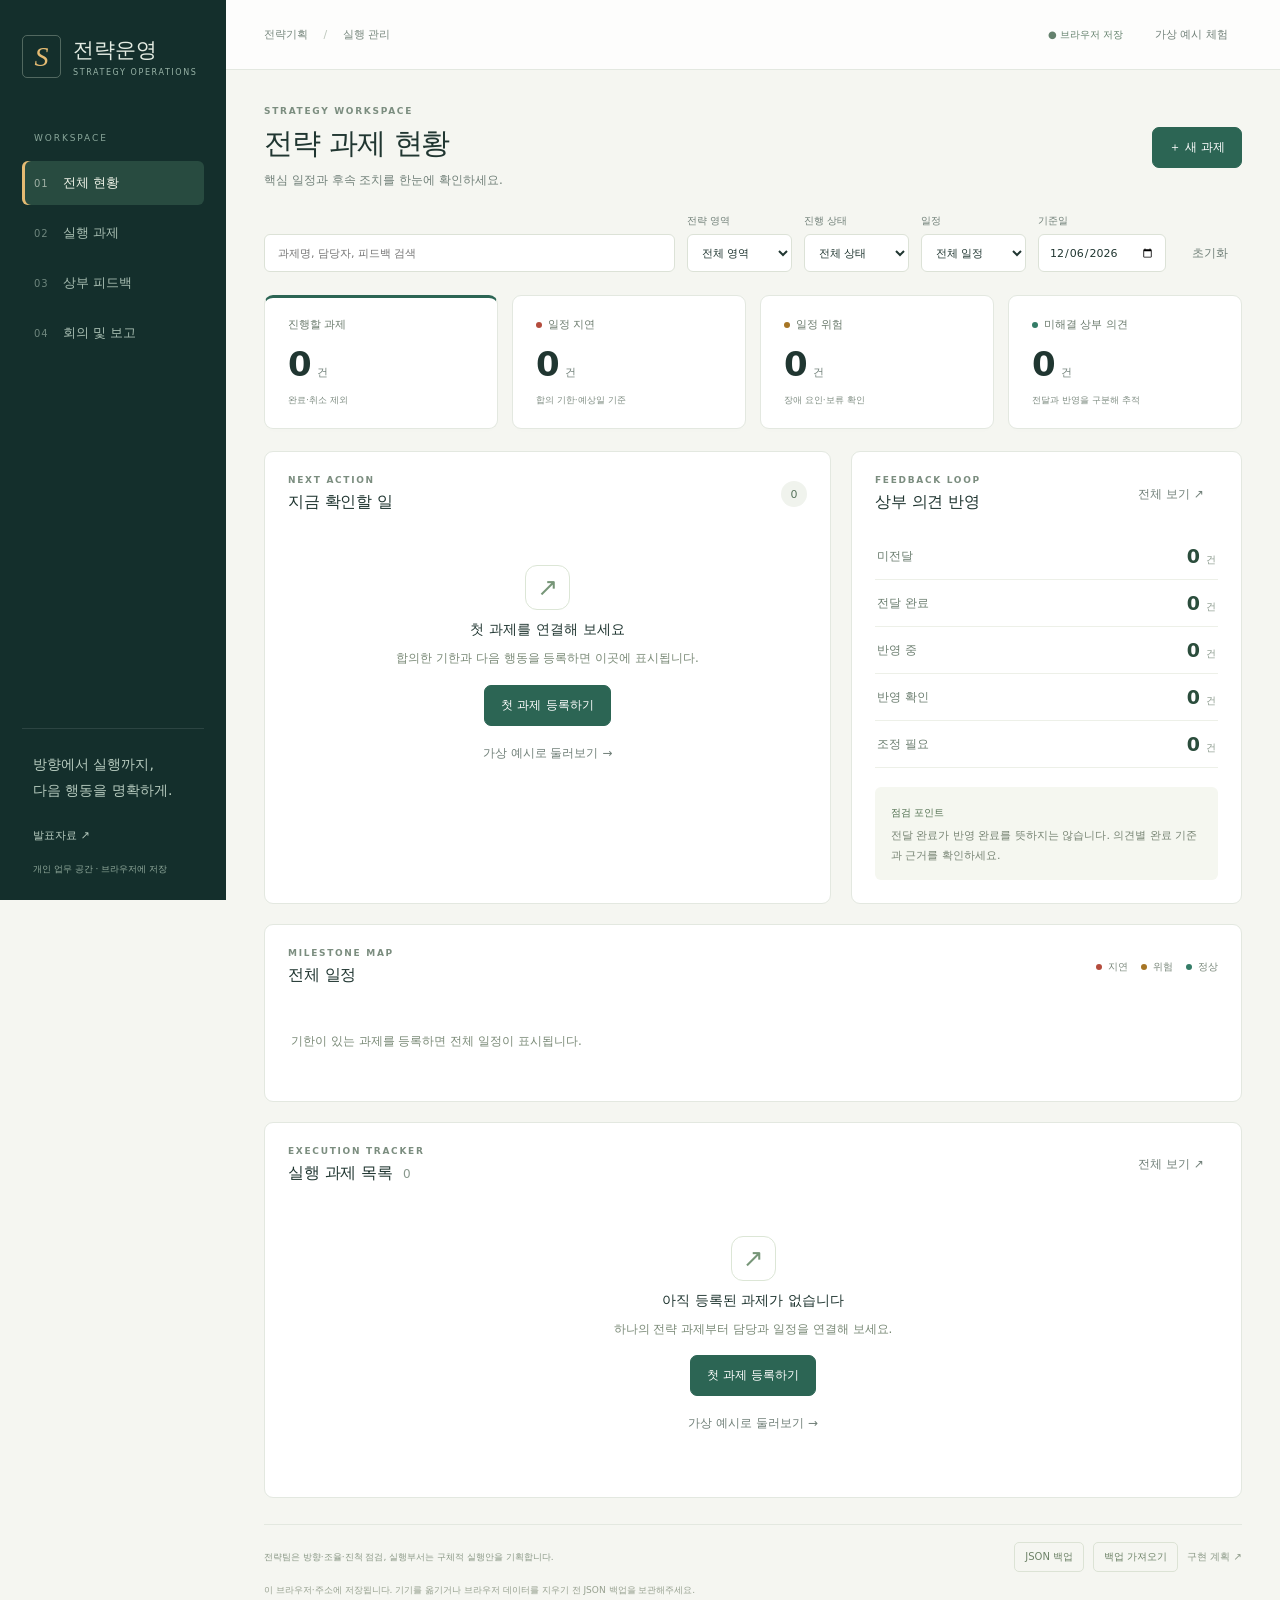
==== strategy-dashboard/index.html @ c703118f "전략팀 업무 대시보드와 발표자료를 Pages 진입 화면과 함께 추가" ====
<!doctype html>
<html lang="ko">
<head><meta charset="utf-8"><meta name="viewport" content="width=device-width,initial-scale=1"><meta name="color-scheme" content="light"><title>전략운영 · 전략팀 업무 대시보드</title><link rel="stylesheet" href="styles.css"><script defer src="core.js"></script><script defer src="app.js"></script></head>
<body>
<a class="skip" href="#content">본문으로 건너뛰기</a>
<aside class="sidebar"><a class="brand" href="index.html"><span class="brand-icon">S</span><span>전략운영<small>STRATEGY OPERATIONS</small></span></a><div class="nav-label">WORKSPACE</div><nav aria-label="주요 메뉴"><button data-page="overview" class="active"><span>01</span>전체 현황</button><button data-page="tasks"><span>02</span>실행 과제</button><button data-page="feedback"><span>03</span>상부 피드백</button><button data-page="reports"><span>04</span>회의 및 보고</button></nav><div class="side-bottom"><p>방향에서 실행까지,<br>다음 행동을 명확하게.</p><a href="../presentation.html">발표자료 ↗</a><small>개인 업무 공간 · 브라우저에 저장</small></div></aside>
<div class="workspace"><header class="topbar"><span>전략기획 <b>/</b> 실행 관리</span><div class="top-tools"><span id="save-state" role="status">● 저장 준비 중</span><button id="demo-toggle" class="quiet">가상 예시 체험</button></div></header>
<main id="content" tabindex="-1"><section class="page-heading"><div><div class="eyebrow">STRATEGY WORKSPACE</div><h1 id="page-title">전략 과제 현황</h1><p id="page-description">핵심 일정과 후속 조치를 한눈에 확인하세요.</p></div><button id="add-primary" class="primary">＋ 새 과제</button></section>
<div id="demo-banner" class="demo-banner" hidden><strong>가상 예시 모드</strong><span>담당·일정·현황은 모두 시연용입니다. 실제 업무 데이터와 분리되어 있습니다.</span><button id="exit-demo">내 업무로 돌아가기 →</button></div>
<div id="notice" class="notice" role="status" hidden></div>
<section class="toolbar" aria-label="현황 조회 조건"><label class="search"><span class="sr-only">과제 검색</span><input id="search" type="search" placeholder="과제명, 담당자, 피드백 검색"></label><label><span>전략 영역</span><select id="project-filter"><option value="">전체 영역</option></select></label><label><span>진행 상태</span><select id="status-filter"><option value="">전체 상태</option></select></label><label><span>일정</span><select id="risk-filter"><option value="">전체 일정</option><option value="late">지연</option><option value="risk">위험</option><option value="unknown">판단 불가</option><option value="normal">일정 정상</option><option value="done">완료</option></select></label><label><span>기준일</span><input id="asof" type="date" required></label><button id="clear-filters" class="quiet">초기화</button></section>
<div id="view"></div>
<footer class="footer"><span>전략팀은 방향·조율·진척 점검, 실행부서는 구체적 실행안을 기획합니다.</span><div><button id="export-data">JSON 백업</button><label class="file-button">백업 가져오기<input id="import-data" type="file" accept=".json,application/json"></label><a href="PLAN.md" target="_blank" rel="noopener">구현 계획 ↗</a></div></footer>
<p class="storage-note">이 브라우저·주소에 저장됩니다. 기기를 옮기거나 브라우저 데이터를 지우기 전 JSON 백업을 보관해주세요.</p>
</main></div>
<dialog id="editor"><form id="edit-form"><div class="dialog-head"><div><span class="eyebrow" id="editor-kind"></span><h2 id="editor-title"></h2></div><button type="button" class="icon-button" data-close aria-label="편집 닫기">×</button></div><div id="editor-fields" class="form-grid"></div><p id="form-error" role="alert" class="form-error"></p><div class="dialog-foot"><button type="button" data-close>취소</button><button type="submit" class="primary">저장하기</button></div></form></dialog>
<dialog id="confirm-dialog"><form method="dialog"><div class="dialog-head"><h2 id="confirm-title">백업 가져오기</h2></div><p id="confirm-text"></p><div class="dialog-foot"><button value="cancel">취소</button><button value="ok" class="primary">가져오기</button></div></form></dialog>
<noscript><p>대시보드를 사용하려면 브라우저의 JavaScript를 켜주세요.</p></noscript>
</body></html>
---- strategy-dashboard/styles.css ----
:root{--nav:#142f2c;--green:#2c6554;--gold:#e5bb73;--ink:#203631;--muted:#718079;--line:#e3e8e0;--paper:#f5f6f1;--red:#b44c3d;--amber:#a67525;--teal:#347c67;font-family:"Malgun Gothic","맑은 고딕",system-ui,sans-serif;color:var(--ink);background:var(--paper);font-synthesis:none}*{box-sizing:border-box}body{margin:0}button,input,textarea,select{font:inherit;color:inherit}button,a,input,select,textarea{outline-offset:4px}button{cursor:pointer;border:1px solid var(--line);background:white;border-radius:7px;padding:9px 13px;font-size:12px;min-height:36px}button:hover{border-color:#799487;background:#f1f5ef}:focus-visible{outline:3px solid #b98a3f}a{color:inherit}button.primary{background:var(--green);color:white;border-color:var(--green);padding:11px 16px;font-weight:700}button.primary:hover{background:#1e4b3e}button.quiet{border-color:transparent;background:transparent;color:var(--muted)}button.quiet:hover{background:#f0f3ed;color:var(--ink)}[hidden]{display:none!important}.sr-only{position:absolute;width:1px;height:1px;margin:-1px;overflow:hidden;clip:rect(0,0,0,0);white-space:nowrap}.skip{position:fixed;top:-70px;left:20px;z-index:20;background:white;padding:12px}.skip:focus{top:10px}.sidebar{position:fixed;left:0;top:0;bottom:0;width:226px;background:var(--nav);color:#e4ece3;display:flex;flex-direction:column;padding:35px 22px 24px}.brand{display:flex;gap:12px;align-items:center;text-decoration:none;font-size:21px;font-weight:700}.brand-icon{display:grid;place-items:center;width:39px;height:43px;border:1px solid #a8b7a66b;border-radius:5px;color:var(--gold);font:italic 28px Georgia,serif}.brand small{display:block;font-size:8px;letter-spacing:1.6px;color:#97b2a6;font-weight:400;margin-top:4px}.nav-label{font-size:9px;letter-spacing:1.9px;color:#89a69a;margin:55px 12px 18px}.sidebar nav{display:grid;gap:6px}.sidebar nav button{display:flex;align-items:center;gap:14px;text-align:left;color:#a8beb2;border:0;background:transparent;border-radius:6px;padding:13px 12px;font-size:13px}.sidebar nav button span{font-size:10px;opacity:.6;letter-spacing:1px}.sidebar nav button:hover,.sidebar nav button.active{background:#284b40;color:#f0f4e8}.sidebar nav button.active{box-shadow:inset 3px 0 var(--gold)}.side-bottom{margin-top:auto;padding:22px 11px 0;border-top:1px solid #ffffff1a}.side-bottom p{font-size:14px;line-height:1.9;color:#b6cabe;margin:0 0 24px}.side-bottom a{font-size:11px;display:block;text-decoration:none;color:#b6cabe}.side-bottom small{font-size:9px;display:block;color:#91aa9c;margin-top:20px}.workspace{margin-left:226px}.topbar{height:70px;background:#ffffffc9;border-bottom:1px solid var(--line);display:flex;justify-content:space-between;align-items:center;padding:0 38px;font-size:11px;color:#77877d}.topbar b{font-weight:400;color:#bdc7bc;padding:0 12px}.top-tools{display:flex;gap:18px;align-items:center}.top-tools #save-state{font-size:10px;color:#64816d}.top-tools button{font-size:11px}main{padding:36px 38px 24px;max-width:1660px;margin:0 auto}.page-heading{display:flex;justify-content:space-between;align-items:center;margin-bottom:25px}.eyebrow{font-size:9px;letter-spacing:1.7px;font-weight:700;color:#7b8d7f;display:block;margin-bottom:8px}h1{font-size:29px;letter-spacing:-1.1px;font-weight:700;margin:0 0 8px}h2{font-size:16px;letter-spacing:-.3px;margin:0}h3{font-size:15px;margin:8px 0}.page-heading p{font-size:12px;color:var(--muted);margin:0}.toolbar{display:flex;flex-wrap:wrap;align-items:end;gap:12px;margin-bottom:23px}.toolbar label{display:grid;gap:6px;min-width:105px}.toolbar label>span{font-size:10px;color:var(--muted)}.toolbar input,.toolbar select{border:1px solid #dce2d7;background:white;min-height:38px;border-radius:6px;padding:8px 10px;font-size:11px;max-width:100%}.toolbar .search{flex:1;min-width:180px}.search input{padding-left:13px}.metrics{display:grid;grid-template-columns:repeat(4,minmax(0,1fr));gap:14px;margin-bottom:22px}.metrics button{text-align:left;padding:21px 23px;background:#fff;border-radius:9px;border:1px solid var(--line);box-shadow:0 3px 8px #15392b02;min-width:0}.metrics button:first-child{border-top:3px solid var(--green);padding-top:19px}.metrics button>span{font-size:11px;color:#6b7b6d}.metrics strong{display:block;font-size:34px;letter-spacing:-1px;margin:14px 0 9px;line-height:1.1;font-weight:600}.metrics strong small{font-size:11px;font-weight:400;margin-left:6px;color:var(--muted);letter-spacing:0}.metrics em{font-style:normal;font-size:9px;color:#7d8b80}.dot{display:inline-block;width:6px;height:6px;border-radius:50%;background:var(--teal);margin-right:6px;vertical-align:middle}.dot.red{background:var(--red)}.dot.amber{background:var(--amber)}.dot.teal{background:var(--teal)}.panel{background:white;border:1px solid var(--line);border-radius:9px;padding:23px;margin-bottom:20px;min-width:0}.overview-grid{display:grid;grid-template-columns:1.45fr 1fr;gap:20px}.section-head{display:flex;justify-content:space-between;align-items:center;gap:12px;margin-bottom:20px}.section-head .eyebrow{margin-bottom:7px}.section-head p{margin:8px 0 0}.count{display:grid;place-items:center;min-width:26px;height:26px;border-radius:50%;background:#f0f3ed;color:#58745d;font-size:11px}.inline-count{color:#8a998e;font-size:12px;font-weight:400;margin-left:5px}.action-item{width:100%;padding:15px 0;display:grid;grid-template-columns:7px 1fr auto 15px;gap:12px;align-items:start;border:0;border-bottom:1px solid #eef0e9;border-radius:0;text-align:left;background:none}.action-item:last-child{border-bottom:0}.action-item strong{font-size:12px;font-weight:600;line-height:1.5}.action-item small{display:block;font-size:10px;margin-top:5px;color:#849184}.action-item p{font-size:11px;color:#657968;line-height:1.7;margin:8px 0 0}.action-dot{width:5px;height:5px;background:#839284;border-radius:50%;margin-top:7px}.action-dot.late{background:var(--red)}.action-dot.risk{background:var(--amber)}.arrow{color:#8c9e8a;font-size:15px}.badge{display:inline-flex;font-size:10px;line-height:1.4;padding:5px 8px;border-radius:4px;white-space:nowrap;background:#f0f2ed;color:#71816f}.badge.late{background:#f9eeeb;color:#ae5344}.badge.risk{background:#fbf3df;color:#9d7627}.badge.normal,.badge.done{background:#eaf3ed;color:#3f7a5b}.badge.unknown{background:#f0f1ec;color:#7a8172}.feedback-stages>div{display:flex;align-items:center;justify-content:space-between;border-bottom:1px solid #edf0e8;padding:12px 2px;font-size:12px;color:#6c7e70}.feedback-stages strong{font-size:19px;color:#2b4d3c;font-weight:600}.feedback-stages small{font-size:10px;font-weight:400;margin-left:6px;color:#8a998c}.insight{background:#f5f7f0;border-radius:6px;padding:14px 16px;margin-top:19px}.insight span{font-size:10px;color:#537252;font-weight:700}.insight p{font-size:11px;color:#788574;line-height:1.8;margin:6px 0 0}.legend{display:flex;align-items:center;gap:5px;color:#7a887b;font-size:10px}.legend .dot{margin-left:8px;margin-right:1px}.timeline-scroll{overflow-x:auto}.timeline{min-width:580px}.timeline-header,.timeline-row{display:grid;grid-template-columns:225px 1fr;gap:22px;align-items:center}.timeline-header{font-size:9px;color:#879385;padding:0 0 13px;border-bottom:1px solid #e88ee4}.timeline-labels{display:flex;justify-content:space-between;gap:3px;font-size:9px}.timeline-row{min-height:62px;border-bottom:1px solid #f1f3ed}.timeline-name{border:0;border-radius:0;padding:10px 0;text-align:left;background:none;min-width:0}.timeline-name strong{font-size:11px;display:block;line-height:1.5;font-weight:500;overflow-wrap:anywhere}.timeline-name small{font-size:9px;color:#8c988b;display:block;margin-top:5px}.timeline-track{height:26px;position:relative;background:repeating-linear-gradient(90deg,#edf0e9 0 1px,transparent 1px 25%);margin:0 7px}.timeline-bar{position:absolute;top:8px;height:10px;border-radius:3px;background:#a4b8a0}.timeline-bar.late{background:#daaa9b}.timeline-bar.risk{background:#dfc886}.timeline-bar.normal,.timeline-bar.done{background:#91b09c}.milestone{position:absolute;top:1px;transform:translateX(-50%);font-size:16px;color:#8b9d84;z-index:2}.milestone.late{color:#bc6a57}.milestone.risk{color:#b89347}.milestone.normal,.milestone.done{color:#5b8b6e}.forecast-dot{position:absolute;top:1px;transform:translateX(-50%);font-size:17px;color:#b5684a;z-index:3}.today-line{position:absolute;top:0;bottom:0;border-left:1px dashed #587667;z-index:1}.timeline-legend{display:flex;gap:18px;font-size:9px;color:#8a9788;margin-top:15px}.table-wrap{overflow:auto}table{width:100%;border-collapse:collapse;text-align:left;font-size:11px}th{background:#f6f8f2;font-weight:500;color:#81917f;font-size:10px;padding:12px 10px;white-space:nowrap}td{padding:17px 10px;border-bottom:1px solid #edf0e8;vertical-align:top;min-width:80px}td:first-child{min-width:220px}td small{display:block;color:#8b9788;font-size:9px;margin-top:7px}.overline{display:block;color:#849880;font-size:9px;margin-bottom:5px}.text-button{background:transparent;border:0;padding:0;text-align:left;border-radius:0;min-height:0;line-height:1.7}.text-button:hover{background:transparent;color:#347957;text-decoration:underline}.title-link{font-size:12px;font-weight:600;display:block;overflow-wrap:anywhere}.dates{white-space:nowrap;font-variant-numeric:tabular-nums}.next-cell{min-width:170px;max-width:260px;line-height:1.8;color:#6b806b;overflow-wrap:anywhere}.empty-state{display:flex;flex-direction:column;align-items:center;padding:32px 15px;text-align:center;gap:9px}.empty-icon{color:#779678;border:1px solid #dce6d6;border-radius:12px;font-size:25px;width:45px;height:45px;display:grid;place-items:center;margin-bottom:2px}.empty-state h3{margin:0;font-size:14px}.empty-state p,.panel-empty{font-size:12px;color:#7a8a77;line-height:1.8}.empty-state p{margin:0 0 6px}.panel-empty{padding:25px 3px;margin:0}.feedback-cards{display:grid;grid-template-columns:repeat(2,minmax(0,1fr));gap:18px}.feedback-card{border:1px solid var(--line);border-radius:7px;padding:20px;min-width:0}.feedback-card .section-head{margin-bottom:14px}.feedback-card .title-link{font-size:14px}.muted{font-size:11px;color:var(--muted);line-height:1.8}.linked-task{font-size:10px;background:#f5f7f0;padding:11px 12px;border-radius:4px;margin:16px 0;color:#678262;overflow-wrap:anywhere}dl{margin:0 0 12px}dl>div{display:grid;grid-template-columns:115px 1fr;gap:9px;margin-bottom:12px;font-size:11px;line-height:1.8}dt{color:#8c9887}dd{margin:0;overflow-wrap:anywhere}.report-controls{display:flex;align-items:end;gap:10px;margin-bottom:16px}.report-controls label{display:grid;gap:8px;font-size:11px;color:#73866f}.report-controls select{padding:10px;border:1px solid var(--line);border-radius:5px;background:white}.report-text{width:100%;min-height:540px;resize:vertical;padding:23px;border:1px solid var(--line);border-radius:7px;font-size:12px;line-height:2;background:#fafbf7}.footer{border-top:1px solid var(--line);margin-top:26px;padding-top:17px;display:flex;justify-content:space-between;align-items:center;gap:15px;color:#8b9987;font-size:9px}.footer>div{display:flex;align-items:center;gap:9px;flex-wrap:wrap}.footer button,.file-button{font-size:10px;color:#6e8368;background:transparent;border:1px solid #dce3d5;border-radius:5px;padding:7px 10px;min-height:30px}.footer a{font-size:10px;text-decoration:none}.file-button{position:relative;display:inline-flex;align-items:center;cursor:pointer}.file-button input{position:absolute;opacity:0;inset:0;width:100%;cursor:pointer}.file-button:focus-within{outline:3px solid #b98a3f}.storage-note{font-size:9px;color:#96a08f;margin:12px 0 0}.demo-banner{display:flex;align-items:center;gap:15px;background:#fff5db;color:#826327;border:1px solid #eddfb8;padding:12px 16px;font-size:11px;border-radius:6px;margin-bottom:20px}.demo-banner strong{white-space:nowrap}.demo-banner button{margin-left:auto;background:transparent;border-color:#e0cea0;font-size:10px;color:#826327;white-space:nowrap}.notice{padding:13px 16px;background:#edf3e9;border:1px solid #ceddc8;border-radius:6px;font-size:12px;line-height:1.8;margin-bottom:18px}dialog{width:min(780px,calc(100% - 30px));border:1px solid var(--line);border-radius:12px;padding:0;color:var(--ink);max-height:90vh;box-shadow:0 20px 80px #102c2a38}dialog::backdrop{background:#10282480;backdrop-filter:blur(3px)}dialog form{padding:27px}.dialog-head{display:flex;align-items:center;justify-content:space-between;gap:15px;margin-bottom:24px}.dialog-head h2{font-size:20px}.icon-button{border:0;font-size:25px;background:transparent;color:#8b9885}.form-grid{display:grid;grid-template-columns:1fr 1fr;gap:18px}.form-grid label{display:grid;gap:7px;font-size:11px;color:#657960}.form-grid input,.form-grid select,.form-grid textarea{width:100%;min-width:0;border:1px solid #d9e1d3;border-radius:5px;padding:10px;background:#fcfdf9;font-size:12px;line-height:1.6;color:var(--ink)}.form-grid textarea{resize:vertical;min-height:68px}.form-grid small{font-size:10px;color:#8a9781;line-height:1.7}.form-grid .wide{grid-column:1/-1}.required{color:#ab5d42}.dialog-foot{display:flex;justify-content:end;gap:9px;margin-top:23px;border-top:1px solid var(--line);padding-top:20px}.form-error{color:#ad493d;font-size:12px;line-height:1.8}.history{font-size:11px;color:#71836b}.history article{padding:14px 0;border-bottom:1px solid var(--line)}.history small{display:block;overflow-wrap:anywhere}.history summary{cursor:pointer}#confirm-dialog{max-width:500px}#confirm-text{font-size:13px;line-height:1.9}
@media(min-width:1500px){.metrics strong{font-size:39px}.overview-grid{grid-template-columns:1.5fr 1fr}.panel{padding:27px}.timeline-header,.timeline-row{grid-template-columns:260px 1fr}}
@media(max-width:1100px){.sidebar{width:190px;padding:30px 16px}.workspace{margin-left:190px}.topbar{padding:0 25px}main{padding:28px 25px}.overview-grid{grid-template-columns:1fr}.metrics{gap:10px}.metrics button{padding:17px 15px}.metrics button:first-child{padding-top:15px}.metrics em{font-size:8px}.feedback-cards{grid-template-columns:1fr}.footer{align-items:start;flex-direction:column}}
@media(max-width:760px){.sidebar{position:relative;inset:auto;width:100%;padding:15px 18px;display:block}.brand{font-size:18px}.brand-icon{width:31px;height:34px;font-size:23px}.brand small{font-size:7px}.nav-label,.side-bottom{display:none}.sidebar nav{grid-template-columns:repeat(4,1fr);gap:4px;margin-top:17px}.sidebar nav button{justify-content:center;padding:10px 3px;font-size:11px;gap:0;white-space:nowrap}.sidebar nav button span{display:none}.sidebar nav button.active{box-shadow:inset 0 -2px var(--gold)}.workspace{margin-left:0}.topbar{height:51px;padding:0 18px}.topbar>span{font-size:10px}.top-tools{gap:4px}.top-tools #save-state{display:none}.top-tools button{font-size:10px;padding-right:0}main{padding:26px 18px}.page-heading{gap:10px;align-items:start}h1{font-size:25px}.page-heading p{font-size:11px;line-height:1.8;max-width:230px}.page-heading .primary{padding:10px 12px;white-space:nowrap;font-size:11px}.toolbar{gap:9px}.toolbar .search{flex:1 1 100%}.toolbar label{min-width:0;flex:1 1 40%}.toolbar #clear-filters{font-size:10px}.metrics{grid-template-columns:repeat(2,1fr);gap:10px}.metrics button{padding:17px}.metrics strong{font-size:30px;margin:12px 0 8px}.metrics em{font-size:8px}.panel{padding:18px}.section-head h2{font-size:15px}.overview-grid{gap:0}.timeline-header,.timeline-row{grid-template-columns:190px 1fr;gap:15px}.timeline{min-width:620px}.legend{font-size:9px}.feedback-card{padding:16px}.demo-banner{flex-wrap:wrap;gap:8px;font-size:10px}.demo-banner span{flex-basis:100%;line-height:1.8}.demo-banner button{margin-left:0}.form-grid{grid-template-columns:1fr}.form-grid .wide{grid-column:auto}dialog form{padding:22px}.dialog-head h2{font-size:18px}.footer{font-size:9px;line-height:1.8}.report-controls{flex-wrap:wrap}.report-text{padding:14px;font-size:11px}.action-item{grid-template-columns:6px 1fr auto;gap:9px}.action-item .arrow{display:none}dl>div{grid-template-columns:100px 1fr}}
@media print{.sidebar,.topbar,.toolbar,.footer,.storage-note,.page-heading>button,.demo-banner button,.report-controls,.skip{display:none!important}.workspace{margin:0}main{padding:0}.panel{break-inside:avoid}.metrics{grid-template-columns:repeat(4,1fr)}.overview-grid{grid-template-columns:1.4fr 1fr}.page-heading{margin-bottom:15px}body{background:white}.table-wrap,.timeline-scroll{overflow:visible}.timeline{min-width:0}@page{size:A4 landscape;margin:12mm}}
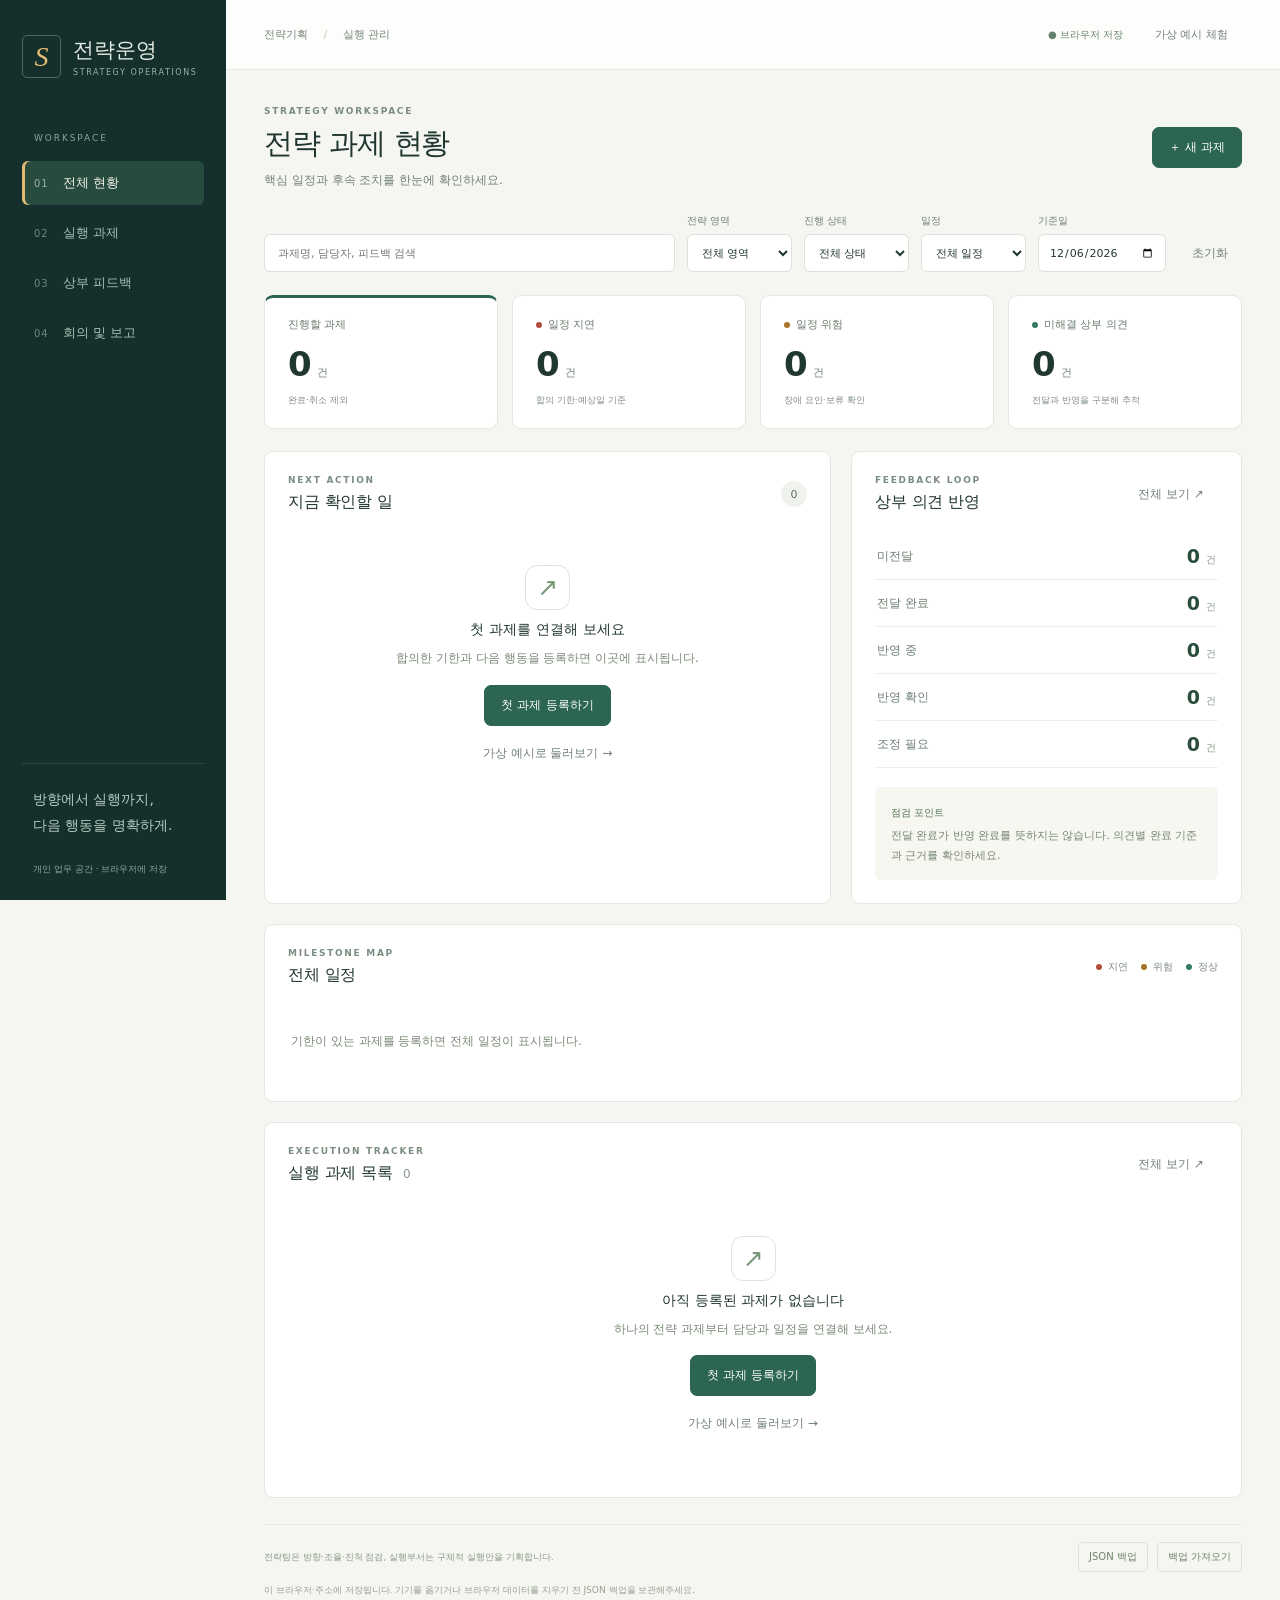
==== commit 289f19f4: "업무 대시보드만 배포하고 발표자료와 검토 페이지 제거" ====
--- a/strategy-dashboard/index.html
+++ b/strategy-dashboard/index.html
@@ -3,14 +3,14 @@
 <head><meta charset="utf-8"><meta name="viewport" content="width=device-width,initial-scale=1"><meta name="color-scheme" content="light"><title>전략운영 · 전략팀 업무 대시보드</title><link rel="stylesheet" href="styles.css"><script defer src="core.js"></script><script defer src="app.js"></script></head>
 <body>
 <a class="skip" href="#content">본문으로 건너뛰기</a>
-<aside class="sidebar"><a class="brand" href="index.html"><span class="brand-icon">S</span><span>전략운영<small>STRATEGY OPERATIONS</small></span></a><div class="nav-label">WORKSPACE</div><nav aria-label="주요 메뉴"><button data-page="overview" class="active"><span>01</span>전체 현황</button><button data-page="tasks"><span>02</span>실행 과제</button><button data-page="feedback"><span>03</span>상부 피드백</button><button data-page="reports"><span>04</span>회의 및 보고</button></nav><div class="side-bottom"><p>방향에서 실행까지,<br>다음 행동을 명확하게.</p><a href="../presentation.html">발표자료 ↗</a><small>개인 업무 공간 · 브라우저에 저장</small></div></aside>
+<aside class="sidebar"><a class="brand" href="index.html"><span class="brand-icon">S</span><span>전략운영<small>STRATEGY OPERATIONS</small></span></a><div class="nav-label">WORKSPACE</div><nav aria-label="주요 메뉴"><button data-page="overview" class="active"><span>01</span>전체 현황</button><button data-page="tasks"><span>02</span>실행 과제</button><button data-page="feedback"><span>03</span>상부 피드백</button><button data-page="reports"><span>04</span>회의 및 보고</button></nav><div class="side-bottom"><p>방향에서 실행까지,<br>다음 행동을 명확하게.</p><small>개인 업무 공간 · 브라우저에 저장</small></div></aside>
 <div class="workspace"><header class="topbar"><span>전략기획 <b>/</b> 실행 관리</span><div class="top-tools"><span id="save-state" role="status">● 저장 준비 중</span><button id="demo-toggle" class="quiet">가상 예시 체험</button></div></header>
 <main id="content" tabindex="-1"><section class="page-heading"><div><div class="eyebrow">STRATEGY WORKSPACE</div><h1 id="page-title">전략 과제 현황</h1><p id="page-description">핵심 일정과 후속 조치를 한눈에 확인하세요.</p></div><button id="add-primary" class="primary">＋ 새 과제</button></section>
 <div id="demo-banner" class="demo-banner" hidden><strong>가상 예시 모드</strong><span>담당·일정·현황은 모두 시연용입니다. 실제 업무 데이터와 분리되어 있습니다.</span><button id="exit-demo">내 업무로 돌아가기 →</button></div>
 <div id="notice" class="notice" role="status" hidden></div>
 <section class="toolbar" aria-label="현황 조회 조건"><label class="search"><span class="sr-only">과제 검색</span><input id="search" type="search" placeholder="과제명, 담당자, 피드백 검색"></label><label><span>전략 영역</span><select id="project-filter"><option value="">전체 영역</option></select></label><label><span>진행 상태</span><select id="status-filter"><option value="">전체 상태</option></select></label><label><span>일정</span><select id="risk-filter"><option value="">전체 일정</option><option value="late">지연</option><option value="risk">위험</option><option value="unknown">판단 불가</option><option value="normal">일정 정상</option><option value="done">완료</option></select></label><label><span>기준일</span><input id="asof" type="date" required></label><button id="clear-filters" class="quiet">초기화</button></section>
 <div id="view"></div>
-<footer class="footer"><span>전략팀은 방향·조율·진척 점검, 실행부서는 구체적 실행안을 기획합니다.</span><div><button id="export-data">JSON 백업</button><label class="file-button">백업 가져오기<input id="import-data" type="file" accept=".json,application/json"></label><a href="PLAN.md" target="_blank" rel="noopener">구현 계획 ↗</a></div></footer>
+<footer class="footer"><span>전략팀은 방향·조율·진척 점검, 실행부서는 구체적 실행안을 기획합니다.</span><div><button id="export-data">JSON 백업</button><label class="file-button">백업 가져오기<input id="import-data" type="file" accept=".json,application/json"></label></div></footer>
 <p class="storage-note">이 브라우저·주소에 저장됩니다. 기기를 옮기거나 브라우저 데이터를 지우기 전 JSON 백업을 보관해주세요.</p>
 </main></div>
 <dialog id="editor"><form id="edit-form"><div class="dialog-head"><div><span class="eyebrow" id="editor-kind"></span><h2 id="editor-title"></h2></div><button type="button" class="icon-button" data-close aria-label="편집 닫기">×</button></div><div id="editor-fields" class="form-grid"></div><p id="form-error" role="alert" class="form-error"></p><div class="dialog-foot"><button type="button" data-close>취소</button><button type="submit" class="primary">저장하기</button></div></form></dialog>
